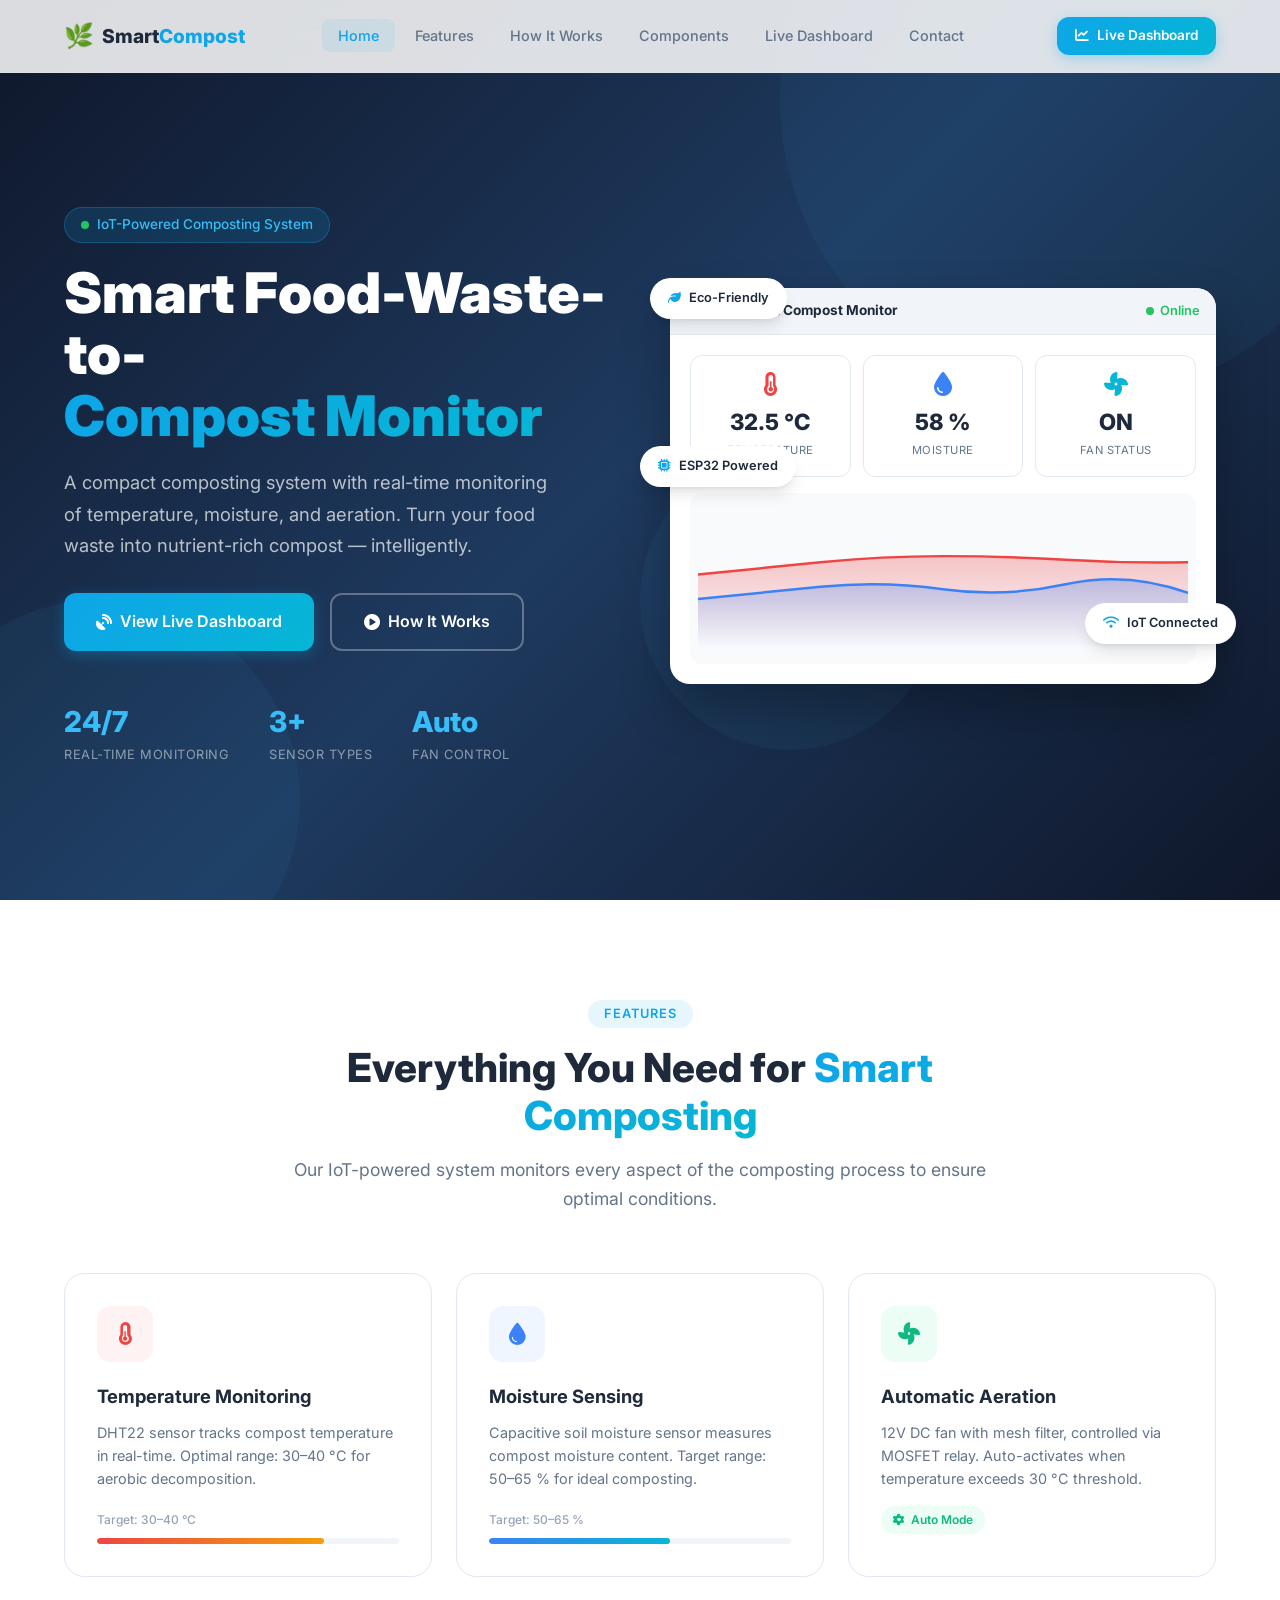
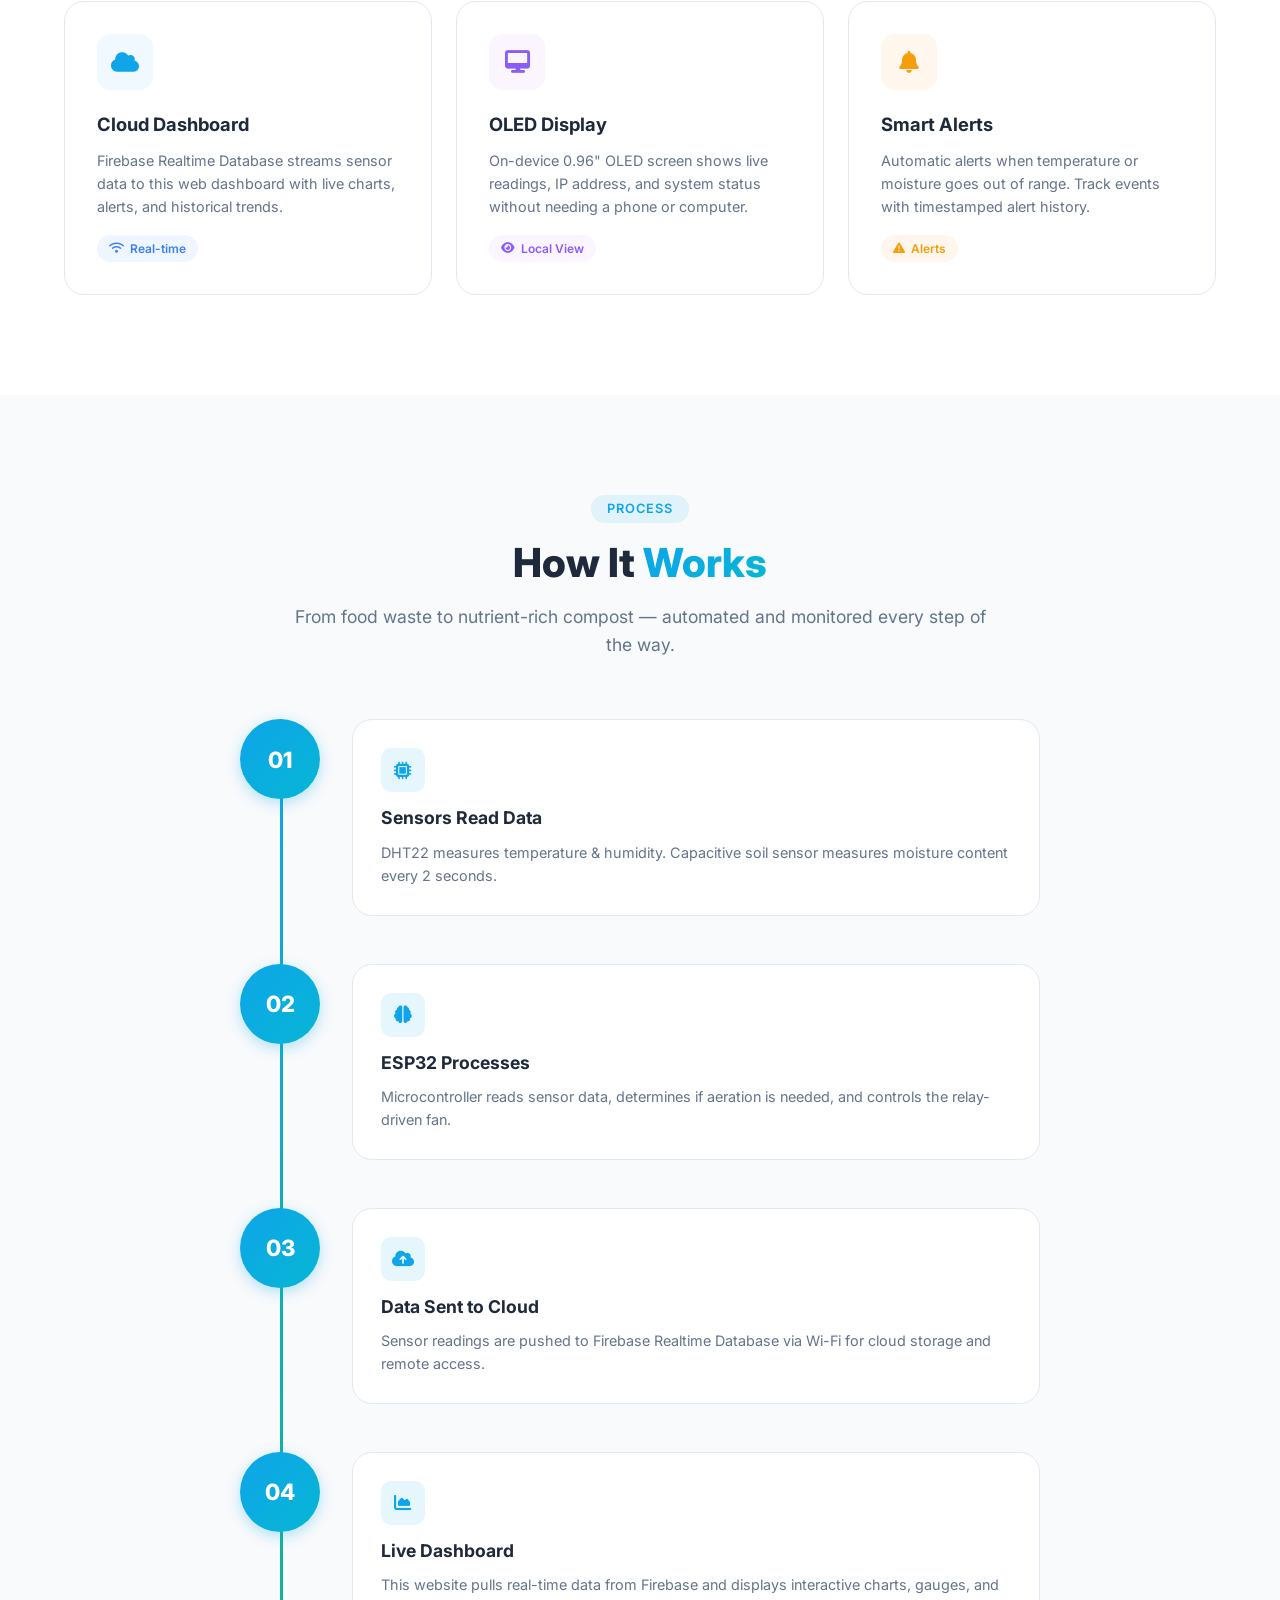
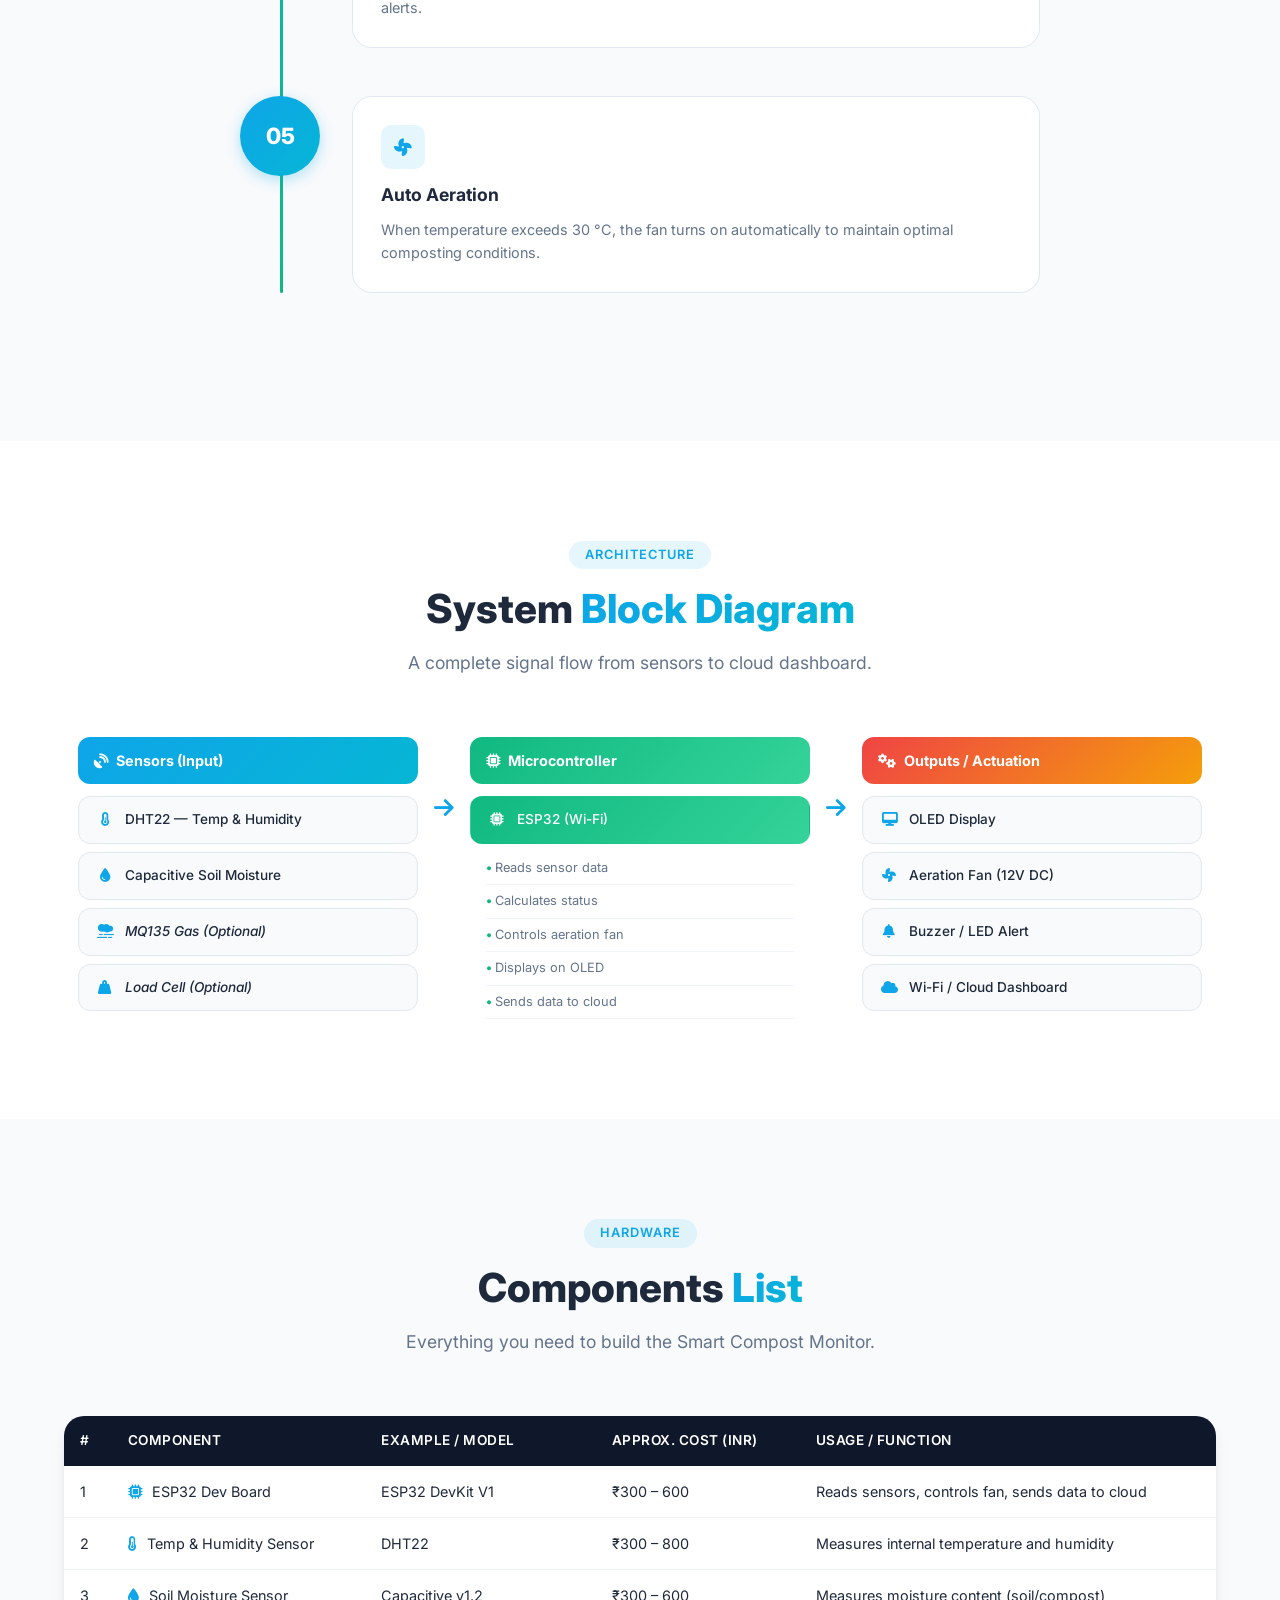
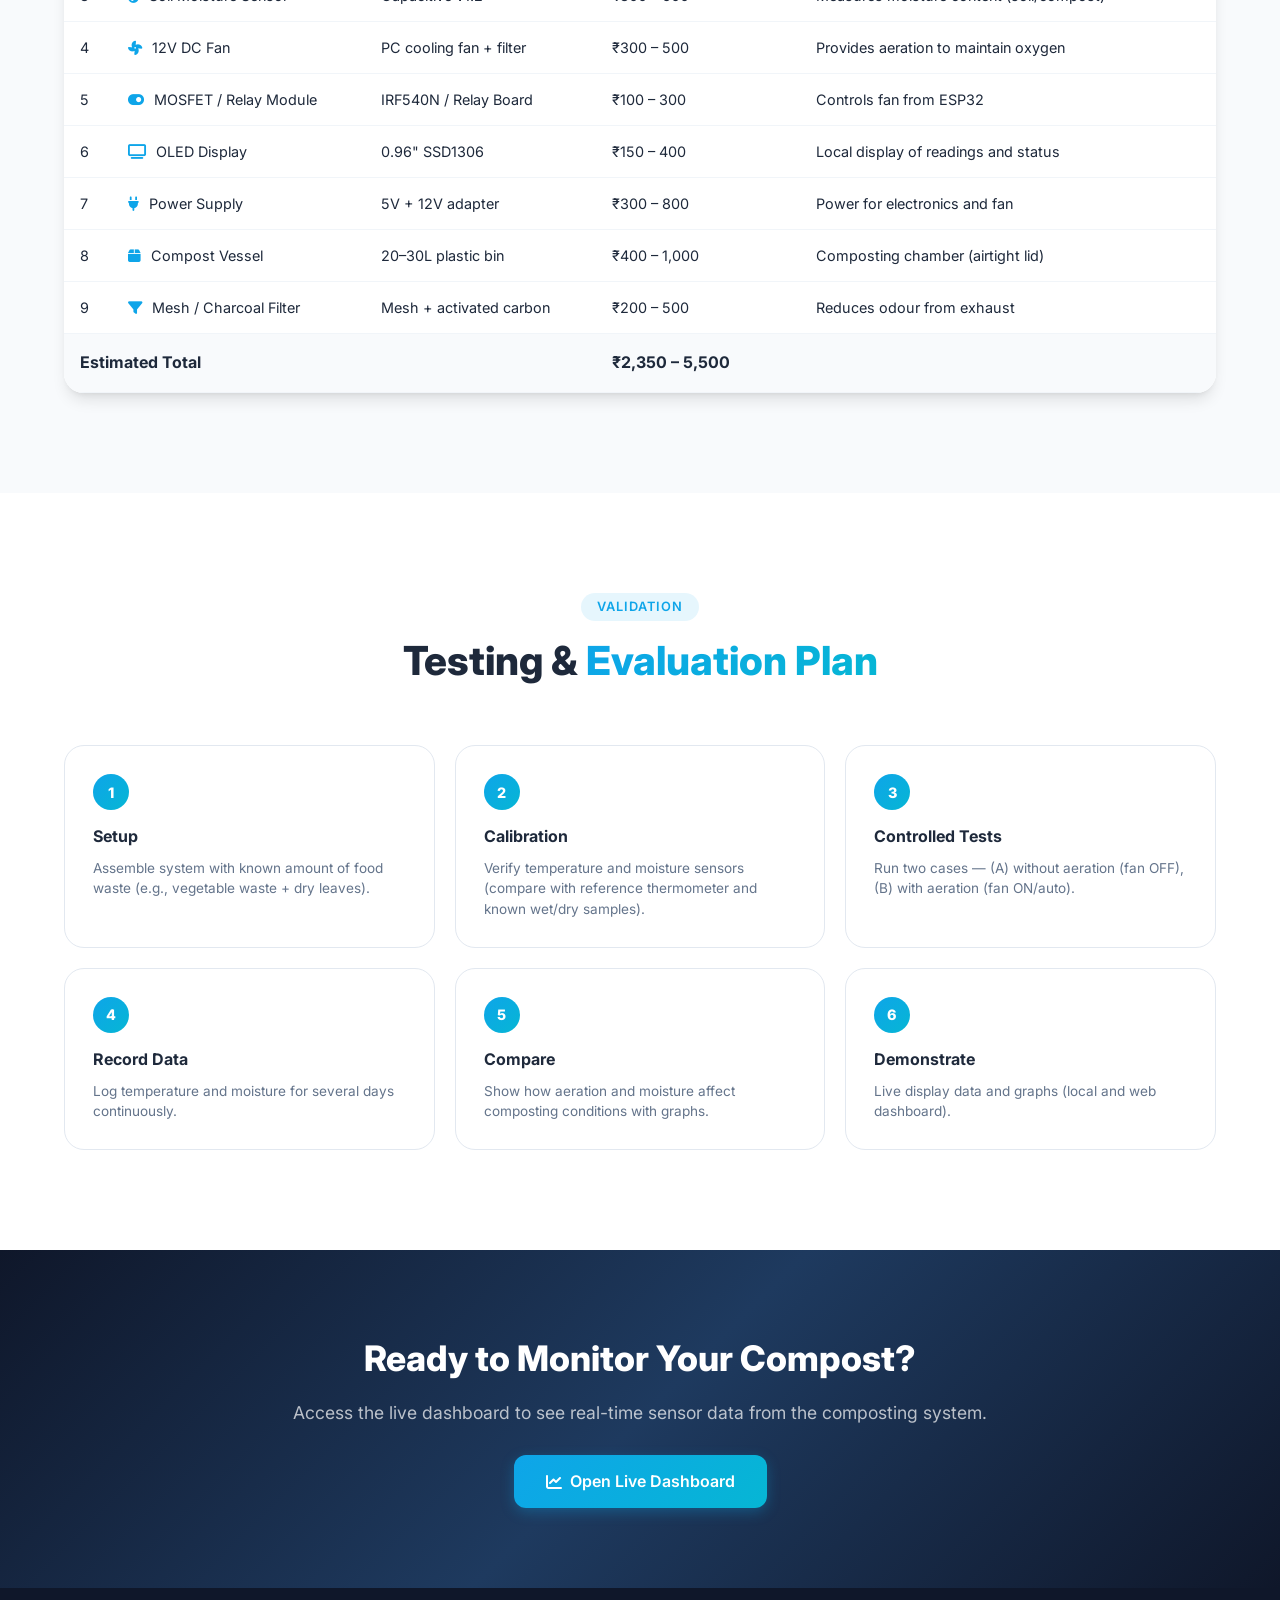
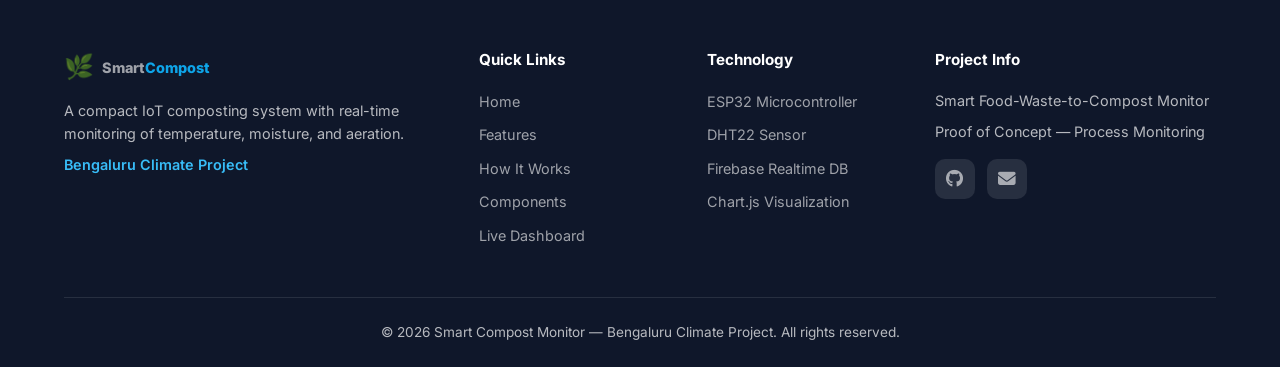
==== index.html @ 55be4ada "Initial commit: Smart Compost Monitor website with Firebase dashboard" ====
<!DOCTYPE html>
<html lang="en">
<head>
  <meta charset="UTF-8">
  <meta name="viewport" content="width=device-width, initial-scale=1.0">
  <title>Smart Compost Monitor — Real-Time Food Waste Composting</title>
  <meta name="description" content="Smart Food-Waste-to-Compost Monitor — IoT-powered composting with real-time temperature, moisture, and aeration monitoring.">
  <link rel="icon" href="data:image/svg+xml,<svg xmlns='http://www.w3.org/2000/svg' viewBox='0 0 100 100'><text y='.9em' font-size='90'>🌿</text></svg>">
  <link rel="stylesheet" href="css/style.css">
  <link rel="preconnect" href="https://fonts.googleapis.com">
  <link href="https://fonts.googleapis.com/css2?family=Inter:wght@300;400;500;600;700;800;900&family=JetBrains+Mono:wght@400;500&display=swap" rel="stylesheet">
  <!-- Font Awesome for icons -->
  <link rel="stylesheet" href="https://cdnjs.cloudflare.com/ajax/libs/font-awesome/6.5.1/css/all.min.css">
</head>
<body>
  <!-- ============ NAVIGATION ============ -->
  <nav class="navbar" id="navbar">
    <div class="nav-container">
      <a href="index.html" class="nav-logo">
        <span class="logo-icon">🌿</span>
        <span class="logo-text">Smart<span class="logo-highlight">Compost</span></span>
      </a>
      <ul class="nav-links" id="navLinks">
        <li><a href="#home" class="nav-link active">Home</a></li>
        <li><a href="#features" class="nav-link">Features</a></li>
        <li><a href="#how-it-works" class="nav-link">How It Works</a></li>
        <li><a href="#components" class="nav-link">Components</a></li>
        <li><a href="dashboard.html" class="nav-link">Live Dashboard</a></li>
        <li><a href="#contact" class="nav-link">Contact</a></li>
      </ul>
      <div class="nav-actions">
        <a href="dashboard.html" class="btn btn-primary btn-sm">
          <i class="fas fa-chart-line"></i> Live Dashboard
        </a>
        <button class="nav-toggle" id="navToggle" aria-label="Toggle menu">
          <span></span><span></span><span></span>
        </button>
      </div>
    </div>
  </nav>

  <!-- ============ HERO ============ -->
  <section class="hero" id="home">
    <div class="hero-bg-shapes">
      <div class="shape shape-1"></div>
      <div class="shape shape-2"></div>
      <div class="shape shape-3"></div>
    </div>
    <div class="container">
      <div class="hero-content">
        <div class="hero-badge">
          <span class="badge-dot"></span>
          IoT-Powered Composting System
        </div>
        <h1 class="hero-title">
          Smart Food-Waste-to-<br>
          <span class="gradient-text">Compost Monitor</span>
        </h1>
        <p class="hero-subtitle">
          A compact composting system with real-time monitoring of temperature, moisture, and aeration. Turn your food waste into nutrient-rich compost — intelligently.
        </p>
        <div class="hero-actions">
          <a href="dashboard.html" class="btn btn-primary btn-lg">
            <i class="fas fa-satellite-dish"></i> View Live Dashboard
          </a>
          <a href="#how-it-works" class="btn btn-outline btn-lg">
            <i class="fas fa-play-circle"></i> How It Works
          </a>
        </div>
        <div class="hero-stats">
          <div class="hero-stat">
            <span class="stat-value">24/7</span>
            <span class="stat-label">Real-time Monitoring</span>
          </div>
          <div class="hero-stat">
            <span class="stat-value">3+</span>
            <span class="stat-label">Sensor Types</span>
          </div>
          <div class="hero-stat">
            <span class="stat-value">Auto</span>
            <span class="stat-label">Fan Control</span>
          </div>
        </div>
      </div>
      <div class="hero-visual">
        <div class="dashboard-preview">
          <div class="preview-header">
            <div class="preview-dots">
              <span></span><span></span><span></span>
            </div>
            <span class="preview-title">Smart Compost Monitor</span>
            <span class="preview-status"><span class="online-dot"></span> Online</span>
          </div>
          <div class="preview-body">
            <div class="preview-cards">
              <div class="preview-card temp">
                <i class="fas fa-thermometer-half"></i>
                <div class="preview-card-value" id="heroTemp">32.5 °C</div>
                <div class="preview-card-label">Temperature</div>
              </div>
              <div class="preview-card moisture">
                <i class="fas fa-tint"></i>
                <div class="preview-card-value" id="heroMoisture">58 %</div>
                <div class="preview-card-label">Moisture</div>
              </div>
              <div class="preview-card fan">
                <i class="fas fa-fan fa-spin"></i>
                <div class="preview-card-value" id="heroFan">ON</div>
                <div class="preview-card-label">Fan Status</div>
              </div>
            </div>
            <div class="preview-chart">
              <svg viewBox="0 0 400 120" class="chart-svg">
                <defs>
                  <linearGradient id="tempGrad" x1="0" y1="0" x2="0" y2="1">
                    <stop offset="0%" stop-color="#ef4444" stop-opacity="0.3"/>
                    <stop offset="100%" stop-color="#ef4444" stop-opacity="0"/>
                  </linearGradient>
                  <linearGradient id="moistGrad" x1="0" y1="0" x2="0" y2="1">
                    <stop offset="0%" stop-color="#3b82f6" stop-opacity="0.3"/>
                    <stop offset="100%" stop-color="#3b82f6" stop-opacity="0"/>
                  </linearGradient>
                </defs>
                <!-- Temperature area -->
                <path d="M0,60 Q50,55 100,50 T200,45 T300,48 T400,50 L400,120 L0,120 Z" fill="url(#tempGrad)"/>
                <path d="M0,60 Q50,55 100,50 T200,45 T300,48 T400,50" stroke="#ef4444" stroke-width="2" fill="none"/>
                <!-- Moisture area -->
                <path d="M0,80 Q50,75 100,70 T200,72 T300,68 T400,75 L400,120 L0,120 Z" fill="url(#moistGrad)"/>
                <path d="M0,80 Q50,75 100,70 T200,72 T300,68 T400,75" stroke="#3b82f6" stroke-width="2" fill="none"/>
              </svg>
            </div>
          </div>
        </div>
        <div class="floating-card float-1">
          <i class="fas fa-leaf"></i> Eco-Friendly
        </div>
        <div class="floating-card float-2">
          <i class="fas fa-wifi"></i> IoT Connected
        </div>
        <div class="floating-card float-3">
          <i class="fas fa-microchip"></i> ESP32 Powered
        </div>
      </div>
    </div>
  </section>

  <!-- ============ FEATURES ============ -->
  <section class="features" id="features">
    <div class="container">
      <div class="section-header">
        <span class="section-badge">Features</span>
        <h2 class="section-title">Everything You Need for <span class="gradient-text">Smart Composting</span></h2>
        <p class="section-subtitle">Our IoT-powered system monitors every aspect of the composting process to ensure optimal conditions.</p>
      </div>
      <div class="features-grid">
        <div class="feature-card">
          <div class="feature-icon temp-icon">
            <i class="fas fa-thermometer-half"></i>
          </div>
          <h3>Temperature Monitoring</h3>
          <p>DHT22 sensor tracks compost temperature in real-time. Optimal range: 30–40 °C for aerobic decomposition.</p>
          <div class="feature-range">
            <span>Target: 30–40 °C</span>
            <div class="range-bar"><div class="range-fill temp-fill" style="width:75%"></div></div>
          </div>
        </div>
        <div class="feature-card">
          <div class="feature-icon moisture-icon">
            <i class="fas fa-tint"></i>
          </div>
          <h3>Moisture Sensing</h3>
          <p>Capacitive soil moisture sensor measures compost moisture content. Target range: 50–65 % for ideal composting.</p>
          <div class="feature-range">
            <span>Target: 50–65 %</span>
            <div class="range-bar"><div class="range-fill moisture-fill" style="width:60%"></div></div>
          </div>
        </div>
        <div class="feature-card">
          <div class="feature-icon fan-icon">
            <i class="fas fa-fan"></i>
          </div>
          <h3>Automatic Aeration</h3>
          <p>12V DC fan with mesh filter, controlled via MOSFET relay. Auto-activates when temperature exceeds 30 °C threshold.</p>
          <div class="feature-tag">
            <span class="tag tag-green"><i class="fas fa-cog"></i> Auto Mode</span>
          </div>
        </div>
        <div class="feature-card">
          <div class="feature-icon cloud-icon">
            <i class="fas fa-cloud"></i>
          </div>
          <h3>Cloud Dashboard</h3>
          <p>Firebase Realtime Database streams sensor data to this web dashboard with live charts, alerts, and historical trends.</p>
          <div class="feature-tag">
            <span class="tag tag-blue"><i class="fas fa-wifi"></i> Real-time</span>
          </div>
        </div>
        <div class="feature-card">
          <div class="feature-icon display-icon">
            <i class="fas fa-desktop"></i>
          </div>
          <h3>OLED Display</h3>
          <p>On-device 0.96" OLED screen shows live readings, IP address, and system status without needing a phone or computer.</p>
          <div class="feature-tag">
            <span class="tag tag-purple"><i class="fas fa-eye"></i> Local View</span>
          </div>
        </div>
        <div class="feature-card">
          <div class="feature-icon alert-icon">
            <i class="fas fa-bell"></i>
          </div>
          <h3>Smart Alerts</h3>
          <p>Automatic alerts when temperature or moisture goes out of range. Track events with timestamped alert history.</p>
          <div class="feature-tag">
            <span class="tag tag-orange"><i class="fas fa-exclamation-triangle"></i> Alerts</span>
          </div>
        </div>
      </div>
    </div>
  </section>

  <!-- ============ HOW IT WORKS ============ -->
  <section class="how-it-works" id="how-it-works">
    <div class="container">
      <div class="section-header">
        <span class="section-badge">Process</span>
        <h2 class="section-title">How It <span class="gradient-text">Works</span></h2>
        <p class="section-subtitle">From food waste to nutrient-rich compost — automated and monitored every step of the way.</p>
      </div>
      <div class="steps-timeline">
        <div class="step">
          <div class="step-number">01</div>
          <div class="step-content">
            <div class="step-icon"><i class="fas fa-microchip"></i></div>
            <h3>Sensors Read Data</h3>
            <p>DHT22 measures temperature & humidity. Capacitive soil sensor measures moisture content every 2 seconds.</p>
          </div>
        </div>
        <div class="step">
          <div class="step-number">02</div>
          <div class="step-content">
            <div class="step-icon"><i class="fas fa-brain"></i></div>
            <h3>ESP32 Processes</h3>
            <p>Microcontroller reads sensor data, determines if aeration is needed, and controls the relay-driven fan.</p>
          </div>
        </div>
        <div class="step">
          <div class="step-number">03</div>
          <div class="step-content">
            <div class="step-icon"><i class="fas fa-cloud-upload-alt"></i></div>
            <h3>Data Sent to Cloud</h3>
            <p>Sensor readings are pushed to Firebase Realtime Database via Wi-Fi for cloud storage and remote access.</p>
          </div>
        </div>
        <div class="step">
          <div class="step-number">04</div>
          <div class="step-content">
            <div class="step-icon"><i class="fas fa-chart-area"></i></div>
            <h3>Live Dashboard</h3>
            <p>This website pulls real-time data from Firebase and displays interactive charts, gauges, and alerts.</p>
          </div>
        </div>
        <div class="step">
          <div class="step-number">05</div>
          <div class="step-content">
            <div class="step-icon"><i class="fas fa-fan"></i></div>
            <h3>Auto Aeration</h3>
            <p>When temperature exceeds 30 °C, the fan turns on automatically to maintain optimal composting conditions.</p>
          </div>
        </div>
      </div>
    </div>
  </section>

  <!-- ============ SYSTEM ARCHITECTURE ============ -->
  <section class="architecture" id="architecture">
    <div class="container">
      <div class="section-header">
        <span class="section-badge">Architecture</span>
        <h2 class="section-title">System <span class="gradient-text">Block Diagram</span></h2>
        <p class="section-subtitle">A complete signal flow from sensors to cloud dashboard.</p>
      </div>
      <div class="arch-diagram">
        <div class="arch-column sensors">
          <h4 class="arch-col-title"><i class="fas fa-satellite-dish"></i> Sensors (Input)</h4>
          <div class="arch-card">
            <i class="fas fa-thermometer-half"></i>
            <span>DHT22 — Temp & Humidity</span>
          </div>
          <div class="arch-card">
            <i class="fas fa-tint"></i>
            <span>Capacitive Soil Moisture</span>
          </div>
          <div class="arch-card optional">
            <i class="fas fa-smog"></i>
            <span>MQ135 Gas (Optional)</span>
          </div>
          <div class="arch-card optional">
            <i class="fas fa-weight-hanging"></i>
            <span>Load Cell (Optional)</span>
          </div>
        </div>
        <div class="arch-arrow"><i class="fas fa-arrow-right"></i></div>
        <div class="arch-column processor">
          <h4 class="arch-col-title"><i class="fas fa-microchip"></i> Microcontroller</h4>
          <div class="arch-card main">
            <i class="fas fa-microchip"></i>
            <span>ESP32 (Wi-Fi)</span>
          </div>
          <ul class="arch-list">
            <li>Reads sensor data</li>
            <li>Calculates status</li>
            <li>Controls aeration fan</li>
            <li>Displays on OLED</li>
            <li>Sends data to cloud</li>
          </ul>
        </div>
        <div class="arch-arrow"><i class="fas fa-arrow-right"></i></div>
        <div class="arch-column outputs">
          <h4 class="arch-col-title"><i class="fas fa-cogs"></i> Outputs / Actuation</h4>
          <div class="arch-card">
            <i class="fas fa-desktop"></i>
            <span>OLED Display</span>
          </div>
          <div class="arch-card">
            <i class="fas fa-fan"></i>
            <span>Aeration Fan (12V DC)</span>
          </div>
          <div class="arch-card">
            <i class="fas fa-bell"></i>
            <span>Buzzer / LED Alert</span>
          </div>
          <div class="arch-card">
            <i class="fas fa-cloud"></i>
            <span>Wi-Fi / Cloud Dashboard</span>
          </div>
        </div>
      </div>
    </div>
  </section>

  <!-- ============ COMPONENTS ============ -->
  <section class="components" id="components">
    <div class="container">
      <div class="section-header">
        <span class="section-badge">Hardware</span>
        <h2 class="section-title">Components <span class="gradient-text">List</span></h2>
        <p class="section-subtitle">Everything you need to build the Smart Compost Monitor.</p>
      </div>
      <div class="components-table-wrapper">
        <table class="components-table">
          <thead>
            <tr>
              <th>#</th>
              <th>Component</th>
              <th>Example / Model</th>
              <th>Approx. Cost (INR)</th>
              <th>Usage / Function</th>
            </tr>
          </thead>
          <tbody>
            <tr>
              <td>1</td>
              <td><i class="fas fa-microchip"></i> ESP32 Dev Board</td>
              <td>ESP32 DevKit V1</td>
              <td>₹300 – 600</td>
              <td>Reads sensors, controls fan, sends data to cloud</td>
            </tr>
            <tr>
              <td>2</td>
              <td><i class="fas fa-thermometer-half"></i> Temp & Humidity Sensor</td>
              <td>DHT22</td>
              <td>₹300 – 800</td>
              <td>Measures internal temperature and humidity</td>
            </tr>
            <tr>
              <td>3</td>
              <td><i class="fas fa-tint"></i> Soil Moisture Sensor</td>
              <td>Capacitive v1.2</td>
              <td>₹300 – 600</td>
              <td>Measures moisture content (soil/compost)</td>
            </tr>
            <tr>
              <td>4</td>
              <td><i class="fas fa-fan"></i> 12V DC Fan</td>
              <td>PC cooling fan + filter</td>
              <td>₹300 – 500</td>
              <td>Provides aeration to maintain oxygen</td>
            </tr>
            <tr>
              <td>5</td>
              <td><i class="fas fa-toggle-on"></i> MOSFET / Relay Module</td>
              <td>IRF540N / Relay Board</td>
              <td>₹100 – 300</td>
              <td>Controls fan from ESP32</td>
            </tr>
            <tr>
              <td>6</td>
              <td><i class="fas fa-tv"></i> OLED Display</td>
              <td>0.96" SSD1306</td>
              <td>₹150 – 400</td>
              <td>Local display of readings and status</td>
            </tr>
            <tr>
              <td>7</td>
              <td><i class="fas fa-plug"></i> Power Supply</td>
              <td>5V + 12V adapter</td>
              <td>₹300 – 800</td>
              <td>Power for electronics and fan</td>
            </tr>
            <tr>
              <td>8</td>
              <td><i class="fas fa-box"></i> Compost Vessel</td>
              <td>20–30L plastic bin</td>
              <td>₹400 – 1,000</td>
              <td>Composting chamber (airtight lid)</td>
            </tr>
            <tr>
              <td>9</td>
              <td><i class="fas fa-filter"></i> Mesh / Charcoal Filter</td>
              <td>Mesh + activated carbon</td>
              <td>₹200 – 500</td>
              <td>Reduces odour from exhaust</td>
            </tr>
          </tbody>
          <tfoot>
            <tr>
              <td colspan="3"><strong>Estimated Total</strong></td>
              <td colspan="2"><strong>₹2,350 – 5,500</strong></td>
            </tr>
          </tfoot>
        </table>
      </div>
    </div>
  </section>

  <!-- ============ TESTING PLAN ============ -->
  <section class="testing" id="testing">
    <div class="container">
      <div class="section-header">
        <span class="section-badge">Validation</span>
        <h2 class="section-title">Testing & <span class="gradient-text">Evaluation Plan</span></h2>
      </div>
      <div class="testing-grid">
        <div class="test-card">
          <div class="test-num">1</div>
          <h4>Setup</h4>
          <p>Assemble system with known amount of food waste (e.g., vegetable waste + dry leaves).</p>
        </div>
        <div class="test-card">
          <div class="test-num">2</div>
          <h4>Calibration</h4>
          <p>Verify temperature and moisture sensors (compare with reference thermometer and known wet/dry samples).</p>
        </div>
        <div class="test-card">
          <div class="test-num">3</div>
          <h4>Controlled Tests</h4>
          <p>Run two cases — (A) without aeration (fan OFF), (B) with aeration (fan ON/auto).</p>
        </div>
        <div class="test-card">
          <div class="test-num">4</div>
          <h4>Record Data</h4>
          <p>Log temperature and moisture for several days continuously.</p>
        </div>
        <div class="test-card">
          <div class="test-num">5</div>
          <h4>Compare</h4>
          <p>Show how aeration and moisture affect composting conditions with graphs.</p>
        </div>
        <div class="test-card">
          <div class="test-num">6</div>
          <h4>Demonstrate</h4>
          <p>Live display data and graphs (local and web dashboard).</p>
        </div>
      </div>
    </div>
  </section>

  <!-- ============ CTA ============ -->
  <section class="cta-section">
    <div class="container">
      <div class="cta-content">
        <h2>Ready to Monitor Your Compost?</h2>
        <p>Access the live dashboard to see real-time sensor data from the composting system.</p>
        <a href="dashboard.html" class="btn btn-primary btn-lg">
          <i class="fas fa-chart-line"></i> Open Live Dashboard
        </a>
      </div>
    </div>
  </section>

  <!-- ============ FOOTER ============ -->
  <footer class="footer" id="contact">
    <div class="container">
      <div class="footer-grid">
        <div class="footer-col">
          <a href="index.html" class="footer-logo">
            <span class="logo-icon">🌿</span>
            <span class="logo-text">Smart<span class="logo-highlight">Compost</span></span>
          </a>
          <p>A compact IoT composting system with real-time monitoring of temperature, moisture, and aeration.</p>
          <p class="footer-project">Bengaluru Climate Project</p>
        </div>
        <div class="footer-col">
          <h4>Quick Links</h4>
          <ul>
            <li><a href="#home">Home</a></li>
            <li><a href="#features">Features</a></li>
            <li><a href="#how-it-works">How It Works</a></li>
            <li><a href="#components">Components</a></li>
            <li><a href="dashboard.html">Live Dashboard</a></li>
          </ul>
        </div>
        <div class="footer-col">
          <h4>Technology</h4>
          <ul>
            <li><a href="#">ESP32 Microcontroller</a></li>
            <li><a href="#">DHT22 Sensor</a></li>
            <li><a href="#">Firebase Realtime DB</a></li>
            <li><a href="#">Chart.js Visualization</a></li>
          </ul>
        </div>
        <div class="footer-col">
          <h4>Project Info</h4>
          <p>Smart Food-Waste-to-Compost Monitor</p>
          <p>Proof of Concept — Process Monitoring</p>
          <div class="footer-socials">
            <a href="#" aria-label="GitHub"><i class="fab fa-github"></i></a>
            <a href="#" aria-label="Email"><i class="fas fa-envelope"></i></a>
          </div>
        </div>
      </div>
      <div class="footer-bottom">
        <p>&copy; 2026 Smart Compost Monitor — Bengaluru Climate Project. All rights reserved.</p>
      </div>
    </div>
  </footer>

  <script src="js/main.js"></script>
</body>
</html>
---- css/style.css ----
/* ============================================
   SMART COMPOST MONITOR — MAIN STYLESHEET
   ============================================ */

/* === RESET & BASE === */
*, *::before, *::after {
  margin: 0; padding: 0; box-sizing: border-box;
}

:root {
  /* Colors */
  --primary: #0ea5e9;
  --primary-dark: #0284c7;
  --primary-light: #38bdf8;
  --secondary: #10b981;
  --accent: #f59e0b;
  --danger: #ef4444;
  --success: #22c55e;
  --warning: #f59e0b;

  /* Neutrals */
  --bg: #f8fafc;
  --bg-dark: #0f172a;
  --card-bg: #ffffff;
  --card-border: #e2e8f0;
  --text: #1e293b;
  --text-muted: #64748b;
  --text-light: #94a3b8;

  /* Gradients */
  --gradient-primary: linear-gradient(135deg, #0ea5e9, #06b6d4);
  --gradient-warm: linear-gradient(135deg, #ef4444, #f59e0b);
  --gradient-cool: linear-gradient(135deg, #3b82f6, #06b6d4);
  --gradient-green: linear-gradient(135deg, #10b981, #34d399);
  --gradient-hero: linear-gradient(135deg, #0f172a 0%, #1e3a5f 50%, #0f172a 100%);

  /* Typography */
  --font: 'Inter', -apple-system, BlinkMacSystemFont, sans-serif;
  --font-mono: 'JetBrains Mono', monospace;

  /* Spacing */
  --radius: 12px;
  --radius-lg: 20px;
  --radius-xl: 28px;
  --shadow: 0 1px 3px rgba(0,0,0,0.1), 0 1px 2px rgba(0,0,0,0.06);
  --shadow-md: 0 4px 6px -1px rgba(0,0,0,0.1), 0 2px 4px -2px rgba(0,0,0,0.1);
  --shadow-lg: 0 10px 15px -3px rgba(0,0,0,0.1), 0 4px 6px -4px rgba(0,0,0,0.1);
  --shadow-xl: 0 20px 25px -5px rgba(0,0,0,0.1), 0 8px 10px -6px rgba(0,0,0,0.1);
}

html {
  scroll-behavior: smooth;
  font-size: 16px;
}

body {
  font-family: var(--font);
  color: var(--text);
  background: var(--bg);
  line-height: 1.6;
  overflow-x: hidden;
}

.container {
  max-width: 1200px;
  margin: 0 auto;
  padding: 0 24px;
}

a { text-decoration: none; color: inherit; }
img { max-width: 100%; height: auto; }

/* === BUTTONS === */
.btn {
  display: inline-flex;
  align-items: center;
  gap: 8px;
  font-family: var(--font);
  font-weight: 600;
  border: none;
  border-radius: var(--radius);
  cursor: pointer;
  transition: all 0.3s ease;
  text-decoration: none;
}

.btn-sm { padding: 8px 18px; font-size: 0.85rem; }
.btn-md { padding: 12px 24px; font-size: 0.95rem; }
.btn-lg { padding: 14px 32px; font-size: 1rem; }

.btn-primary {
  background: var(--gradient-primary);
  color: white;
  box-shadow: 0 4px 14px rgba(14, 165, 233, 0.3);
}
.btn-primary:hover {
  transform: translateY(-2px);
  box-shadow: 0 6px 20px rgba(14, 165, 233, 0.4);
}

.btn-outline {
  background: transparent;
  color: var(--primary);
  border: 2px solid var(--primary);
}
.btn-outline:hover {
  background: var(--primary);
  color: white;
}

/* === NAVIGATION === */
.navbar {
  position: fixed;
  top: 0; left: 0; right: 0;
  z-index: 1000;
  background: rgba(255,255,255,0.85);
  backdrop-filter: blur(20px);
  border-bottom: 1px solid rgba(226,232,240,0.5);
  transition: all 0.3s ease;
}
.navbar.scrolled {
  box-shadow: var(--shadow-md);
}

.nav-container {
  max-width: 1200px;
  margin: 0 auto;
  padding: 0 24px;
  display: flex;
  align-items: center;
  justify-content: space-between;
  height: 72px;
}

.nav-logo {
  display: flex;
  align-items: center;
  gap: 8px;
  font-weight: 800;
  font-size: 1.2rem;
}
.logo-icon { font-size: 1.5rem; }
.logo-highlight { color: var(--primary); }

.nav-links {
  display: flex;
  list-style: none;
  gap: 4px;
}
.nav-link {
  padding: 8px 16px;
  border-radius: 8px;
  font-size: 0.9rem;
  font-weight: 500;
  color: var(--text-muted);
  transition: all 0.2s;
}
.nav-link:hover,
.nav-link.active {
  color: var(--primary);
  background: rgba(14, 165, 233, 0.08);
}

.nav-actions {
  display: flex;
  align-items: center;
  gap: 12px;
}

.nav-toggle {
  display: none;
  flex-direction: column;
  gap: 5px;
  background: none;
  border: none;
  cursor: pointer;
  padding: 4px;
}
.nav-toggle span {
  width: 24px;
  height: 2px;
  background: var(--text);
  border-radius: 2px;
  transition: all 0.3s;
}

/* === HERO === */
.hero {
  position: relative;
  min-height: 100vh;
  display: flex;
  align-items: center;
  background: var(--gradient-hero);
  color: white;
  overflow: hidden;
  padding-top: 72px;
}

.hero-bg-shapes {
  position: absolute;
  inset: 0;
  overflow: hidden;
}
.shape {
  position: absolute;
  border-radius: 50%;
  opacity: 0.05;
  background: var(--primary-light);
}
.shape-1 { width: 600px; height: 600px; top: -200px; right: -100px; }
.shape-2 { width: 400px; height: 400px; bottom: -100px; left: -100px; }
.shape-3 { width: 300px; height: 300px; top: 50%; left: 50%; }

.hero .container {
  display: grid;
  grid-template-columns: 1fr 1fr;
  gap: 60px;
  align-items: center;
  position: relative;
  z-index: 1;
}

.hero-badge {
  display: inline-flex;
  align-items: center;
  gap: 8px;
  background: rgba(14, 165, 233, 0.15);
  border: 1px solid rgba(14, 165, 233, 0.3);
  padding: 6px 16px;
  border-radius: 50px;
  font-size: 0.85rem;
  font-weight: 500;
  color: var(--primary-light);
  margin-bottom: 20px;
}
.badge-dot {
  width: 8px; height: 8px;
  background: var(--success);
  border-radius: 50%;
  animation: pulse-dot 2s infinite;
}
@keyframes pulse-dot {
  0%, 100% { opacity: 1; }
  50% { opacity: 0.4; }
}

.hero-title {
  font-size: 3.5rem;
  font-weight: 900;
  line-height: 1.1;
  margin-bottom: 20px;
}

.gradient-text {
  background: var(--gradient-primary);
  -webkit-background-clip: text;
  -webkit-text-fill-color: transparent;
  background-clip: text;
}

.hero-subtitle {
  font-size: 1.15rem;
  color: rgba(255,255,255,0.7);
  max-width: 500px;
  margin-bottom: 32px;
  line-height: 1.7;
}

.hero-actions {
  display: flex;
  gap: 16px;
  margin-bottom: 48px;
  flex-wrap: wrap;
}

.hero .btn-outline {
  color: white;
  border-color: rgba(255,255,255,0.3);
}
.hero .btn-outline:hover {
  background: rgba(255,255,255,0.1);
  border-color: white;
  color: white;
}

.hero-stats {
  display: flex;
  gap: 40px;
}
.hero-stat {
  display: flex;
  flex-direction: column;
}
.stat-value {
  font-size: 1.8rem;
  font-weight: 800;
  color: var(--primary-light);
}
.stat-label {
  font-size: 0.8rem;
  color: rgba(255,255,255,0.5);
  text-transform: uppercase;
  letter-spacing: 0.5px;
}

/* Dashboard Preview */
.hero-visual {
  position: relative;
}

.dashboard-preview {
  background: var(--card-bg);
  border-radius: var(--radius-lg);
  overflow: hidden;
  box-shadow: 0 25px 50px rgba(0,0,0,0.3);
  color: var(--text);
}

.preview-header {
  background: #f1f5f9;
  padding: 12px 16px;
  display: flex;
  align-items: center;
  gap: 12px;
  border-bottom: 1px solid var(--card-border);
}
.preview-dots {
  display: flex; gap: 6px;
}
.preview-dots span {
  width: 10px; height: 10px;
  border-radius: 50%;
}
.preview-dots span:nth-child(1) { background: #ef4444; }
.preview-dots span:nth-child(2) { background: #f59e0b; }
.preview-dots span:nth-child(3) { background: #22c55e; }
.preview-title {
  font-weight: 700;
  font-size: 0.85rem;
  flex: 1;
}
.preview-status {
  display: flex;
  align-items: center;
  gap: 6px;
  font-size: 0.8rem;
  color: var(--success);
  font-weight: 600;
}
.online-dot {
  width: 8px; height: 8px;
  border-radius: 50%;
  background: var(--success);
  animation: pulse-dot 2s infinite;
}

.preview-body { padding: 20px; }

.preview-cards {
  display: grid;
  grid-template-columns: repeat(3, 1fr);
  gap: 12px;
  margin-bottom: 16px;
}
.preview-card {
  text-align: center;
  padding: 16px 8px;
  border-radius: var(--radius);
  border: 1px solid var(--card-border);
}
.preview-card i { font-size: 1.5rem; margin-bottom: 8px; }
.preview-card.temp i { color: #ef4444; }
.preview-card.moisture i { color: #3b82f6; }
.preview-card.fan i { color: #06b6d4; }
.preview-card-value {
  font-size: 1.4rem;
  font-weight: 800;
  margin-bottom: 2px;
}
.preview-card-label {
  font-size: 0.7rem;
  color: var(--text-muted);
  text-transform: uppercase;
  letter-spacing: 0.5px;
}

.preview-chart {
  background: #f8fafc;
  border-radius: var(--radius);
  padding: 8px;
}
.chart-svg { width: 100%; height: auto; }

/* Floating cards */
.floating-card {
  position: absolute;
  background: white;
  color: var(--text);
  padding: 10px 18px;
  border-radius: 50px;
  font-size: 0.8rem;
  font-weight: 600;
  box-shadow: var(--shadow-lg);
  display: flex;
  align-items: center;
  gap: 8px;
  animation: float 6s ease-in-out infinite;
}
.floating-card i { color: var(--primary); }
.float-1 { top: -10px; left: -20px; animation-delay: 0s; }
.float-2 { bottom: 40px; right: -20px; animation-delay: 2s; }
.float-3 { top: 40%; left: -30px; animation-delay: 4s; }

@keyframes float {
  0%, 100% { transform: translateY(0); }
  50% { transform: translateY(-12px); }
}

/* === SECTIONS COMMON === */
.section-header {
  text-align: center;
  max-width: 700px;
  margin: 0 auto 60px;
}
.section-badge {
  display: inline-block;
  padding: 4px 16px;
  border-radius: 50px;
  font-size: 0.8rem;
  font-weight: 600;
  text-transform: uppercase;
  letter-spacing: 1px;
  color: var(--primary);
  background: rgba(14, 165, 233, 0.1);
  margin-bottom: 16px;
}
.section-title {
  font-size: 2.5rem;
  font-weight: 800;
  margin-bottom: 16px;
  line-height: 1.2;
}
.section-subtitle {
  font-size: 1.1rem;
  color: var(--text-muted);
}

/* === FEATURES === */
.features {
  padding: 100px 0;
  background: white;
}

.features-grid {
  display: grid;
  grid-template-columns: repeat(3, 1fr);
  gap: 24px;
}

.feature-card {
  padding: 32px;
  border-radius: var(--radius-lg);
  border: 1px solid var(--card-border);
  transition: all 0.3s;
  background: var(--card-bg);
}
.feature-card:hover {
  transform: translateY(-4px);
  box-shadow: var(--shadow-xl);
  border-color: var(--primary);
}

.feature-icon {
  width: 56px; height: 56px;
  border-radius: 14px;
  display: flex;
  align-items: center;
  justify-content: center;
  font-size: 1.4rem;
  margin-bottom: 20px;
}
.temp-icon { background: #fef2f2; color: #ef4444; }
.moisture-icon { background: #eff6ff; color: #3b82f6; }
.fan-icon { background: #ecfdf5; color: #10b981; }
.cloud-icon { background: #f0f9ff; color: #0ea5e9; }
.display-icon { background: #faf5ff; color: #8b5cf6; }
.alert-icon { background: #fff7ed; color: #f59e0b; }

.feature-card h3 {
  font-size: 1.15rem;
  font-weight: 700;
  margin-bottom: 10px;
}
.feature-card p {
  color: var(--text-muted);
  font-size: 0.9rem;
  margin-bottom: 16px;
  line-height: 1.6;
}

.feature-range span {
  font-size: 0.75rem;
  color: var(--text-light);
  font-weight: 500;
}
.range-bar {
  height: 6px;
  background: #f1f5f9;
  border-radius: 4px;
  margin-top: 6px;
  overflow: hidden;
}
.range-fill {
  height: 100%;
  border-radius: 4px;
}
.temp-fill { background: var(--gradient-warm); }
.moisture-fill { background: var(--gradient-cool); }

.feature-tag {
  display: flex;
  gap: 8px;
}
.tag {
  display: inline-flex;
  align-items: center;
  gap: 6px;
  padding: 4px 12px;
  border-radius: 50px;
  font-size: 0.75rem;
  font-weight: 600;
}
.tag-green { background: #ecfdf5; color: #10b981; }
.tag-blue { background: #eff6ff; color: #3b82f6; }
.tag-purple { background: #faf5ff; color: #8b5cf6; }
.tag-orange { background: #fff7ed; color: #f59e0b; }

/* === HOW IT WORKS === */
.how-it-works {
  padding: 100px 0;
  background: var(--bg);
}

.steps-timeline {
  position: relative;
  max-width: 800px;
  margin: 0 auto;
}
.steps-timeline::before {
  content: '';
  position: absolute;
  left: 40px;
  top: 0; bottom: 0;
  width: 3px;
  background: linear-gradient(to bottom, var(--primary), var(--secondary));
  border-radius: 2px;
}

.step {
  display: flex;
  gap: 32px;
  margin-bottom: 48px;
  position: relative;
}

.step-number {
  width: 80px;
  height: 80px;
  border-radius: 50%;
  background: var(--gradient-primary);
  color: white;
  font-size: 1.4rem;
  font-weight: 800;
  display: flex;
  align-items: center;
  justify-content: center;
  flex-shrink: 0;
  position: relative;
  z-index: 1;
  box-shadow: 0 4px 14px rgba(14, 165, 233, 0.3);
}

.step-content {
  background: white;
  padding: 28px;
  border-radius: var(--radius-lg);
  border: 1px solid var(--card-border);
  flex: 1;
  transition: all 0.3s;
}
.step-content:hover {
  box-shadow: var(--shadow-lg);
  transform: translateX(4px);
}

.step-icon {
  width: 44px; height: 44px;
  border-radius: 10px;
  background: rgba(14, 165, 233, 0.1);
  color: var(--primary);
  display: flex;
  align-items: center;
  justify-content: center;
  font-size: 1.1rem;
  margin-bottom: 12px;
}

.step-content h3 {
  font-size: 1.1rem;
  font-weight: 700;
  margin-bottom: 8px;
}
.step-content p {
  color: var(--text-muted);
  font-size: 0.9rem;
  line-height: 1.6;
}

/* === ARCHITECTURE === */
.architecture {
  padding: 100px 0;
  background: white;
}

.arch-diagram {
  display: flex;
  align-items: flex-start;
  justify-content: center;
  gap: 16px;
  flex-wrap: wrap;
}

.arch-column {
  flex: 1;
  min-width: 260px;
  max-width: 340px;
}
.arch-col-title {
  display: flex;
  align-items: center;
  gap: 8px;
  padding: 12px 16px;
  border-radius: var(--radius);
  font-size: 0.9rem;
  font-weight: 700;
  margin-bottom: 12px;
  color: white;
}
.sensors .arch-col-title { background: var(--gradient-primary); }
.processor .arch-col-title { background: var(--gradient-green); }
.outputs .arch-col-title { background: var(--gradient-warm); }

.arch-card {
  display: flex;
  align-items: center;
  gap: 10px;
  padding: 12px 16px;
  background: var(--bg);
  border: 1px solid var(--card-border);
  border-radius: var(--radius);
  margin-bottom: 8px;
  font-size: 0.85rem;
  font-weight: 500;
  transition: all 0.2s;
}
.arch-card:hover {
  border-color: var(--primary);
  transform: translateX(4px);
}
.arch-card i { color: var(--primary); width: 20px; text-align: center; }
.arch-card.optional { opacity: 0.6; font-style: italic; }
.arch-card.main {
  background: var(--gradient-green);
  color: white;
  border-color: transparent;
}
.arch-card.main i { color: white; }

.arch-list {
  list-style: none;
  padding: 0 16px;
}
.arch-list li {
  padding: 6px 0;
  font-size: 0.8rem;
  color: var(--text-muted);
  border-bottom: 1px solid #f1f5f9;
}
.arch-list li::before {
  content: '• ';
  color: var(--secondary);
  font-weight: 700;
}

.arch-arrow {
  display: flex;
  align-items: center;
  justify-content: center;
  font-size: 1.4rem;
  color: var(--primary);
  padding-top: 60px;
}

/* === COMPONENTS === */
.components {
  padding: 100px 0;
  background: var(--bg);
}

.components-table-wrapper {
  overflow-x: auto;
  border-radius: var(--radius-lg);
  box-shadow: var(--shadow-lg);
}

.components-table {
  width: 100%;
  border-collapse: collapse;
  background: white;
  font-size: 0.9rem;
}
.components-table th {
  background: var(--bg-dark);
  color: white;
  padding: 14px 16px;
  text-align: left;
  font-weight: 600;
  font-size: 0.85rem;
  text-transform: uppercase;
  letter-spacing: 0.5px;
}
.components-table td {
  padding: 14px 16px;
  border-bottom: 1px solid #f1f5f9;
}
.components-table tbody tr:hover {
  background: #f8fafc;
}
.components-table td i {
  color: var(--primary);
  margin-right: 6px;
}
.components-table tfoot td {
  font-size: 1rem;
  background: #f8fafc;
  padding: 16px;
}

/* === TESTING === */
.testing {
  padding: 100px 0;
  background: white;
}

.testing-grid {
  display: grid;
  grid-template-columns: repeat(3, 1fr);
  gap: 20px;
}

.test-card {
  padding: 28px;
  border-radius: var(--radius-lg);
  border: 1px solid var(--card-border);
  position: relative;
  transition: all 0.3s;
  background: var(--card-bg);
}
.test-card:hover {
  transform: translateY(-4px);
  box-shadow: var(--shadow-lg);
}

.test-num {
  width: 36px; height: 36px;
  border-radius: 50%;
  background: var(--gradient-primary);
  color: white;
  font-size: 0.9rem;
  font-weight: 800;
  display: flex;
  align-items: center;
  justify-content: center;
  margin-bottom: 14px;
}

.test-card h4 {
  font-size: 1rem;
  font-weight: 700;
  margin-bottom: 8px;
}
.test-card p {
  font-size: 0.85rem;
  color: var(--text-muted);
  line-height: 1.5;
}

/* === CTA === */
.cta-section {
  padding: 80px 0;
  background: var(--gradient-hero);
  text-align: center;
  color: white;
}
.cta-content h2 {
  font-size: 2.2rem;
  font-weight: 800;
  margin-bottom: 12px;
}
.cta-content p {
  font-size: 1.1rem;
  color: rgba(255,255,255,0.7);
  margin-bottom: 28px;
}

/* === FOOTER === */
.footer {
  background: var(--bg-dark);
  color: rgba(255,255,255,0.7);
  padding: 60px 0 24px;
}

.footer-grid {
  display: grid;
  grid-template-columns: 2fr 1fr 1fr 1.5fr;
  gap: 40px;
  margin-bottom: 40px;
}

.footer-logo {
  display: flex;
  align-items: center;
  gap: 8px;
  font-weight: 800;
  font-size: 1.2rem;
  color: white;
  margin-bottom: 12px;
}

.footer-col p {
  font-size: 0.9rem;
  line-height: 1.6;
  margin-bottom: 8px;
}
.footer-project {
  color: var(--primary-light);
  font-weight: 600;
}

.footer-col h4 {
  color: white;
  font-size: 0.95rem;
  font-weight: 700;
  margin-bottom: 16px;
}
.footer-col ul {
  list-style: none;
}
.footer-col li {
  margin-bottom: 8px;
}
.footer-col a {
  font-size: 0.9rem;
  color: rgba(255,255,255,0.6);
  transition: color 0.2s;
}
.footer-col a:hover { color: var(--primary-light); }

.footer-socials {
  display: flex;
  gap: 12px;
  margin-top: 16px;
}
.footer-socials a {
  width: 40px; height: 40px;
  border-radius: 10px;
  background: rgba(255,255,255,0.1);
  display: flex;
  align-items: center;
  justify-content: center;
  font-size: 1.1rem;
  transition: all 0.2s;
}
.footer-socials a:hover {
  background: var(--primary);
  color: white;
}

.footer-bottom {
  border-top: 1px solid rgba(255,255,255,0.1);
  padding-top: 24px;
  text-align: center;
  font-size: 0.85rem;
}

.footer-compact {
  padding: 24px 0;
}

/* === RESPONSIVE === */
@media (max-width: 1024px) {
  .hero .container { grid-template-columns: 1fr; text-align: center; }
  .hero-subtitle { margin: 0 auto 32px; }
  .hero-actions { justify-content: center; }
  .hero-stats { justify-content: center; }
  .hero-visual { max-width: 500px; margin: 40px auto 0; }
  .features-grid { grid-template-columns: repeat(2, 1fr); }
  .testing-grid { grid-template-columns: repeat(2, 1fr); }
  .footer-grid { grid-template-columns: repeat(2, 1fr); }
}

@media (max-width: 768px) {
  .nav-links {
    position: fixed;
    top: 72px;
    left: 0; right: 0;
    background: white;
    flex-direction: column;
    padding: 20px;
    box-shadow: var(--shadow-lg);
    transform: translateY(-100%);
    opacity: 0;
    pointer-events: none;
    transition: all 0.3s;
  }
  .nav-links.active {
    transform: translateY(0);
    opacity: 1;
    pointer-events: all;
  }
  .nav-toggle { display: flex; }
  .nav-actions .btn { display: none; }

  .hero-title { font-size: 2.4rem; }
  .section-title { font-size: 1.8rem; }

  .features-grid,
  .testing-grid { grid-template-columns: 1fr; }

  .steps-timeline::before { left: 28px; }
  .step-number { width: 56px; height: 56px; font-size: 1rem; }

  .arch-diagram { flex-direction: column; align-items: center; }
  .arch-arrow { transform: rotate(90deg); padding: 12px 0; }

  .footer-grid { grid-template-columns: 1fr; gap: 24px; }

  .floating-card { display: none; }
}

@media (max-width: 480px) {
  .hero-title { font-size: 2rem; }
  .hero-stats { flex-direction: column; gap: 16px; }
  .preview-cards { grid-template-columns: 1fr; }
}
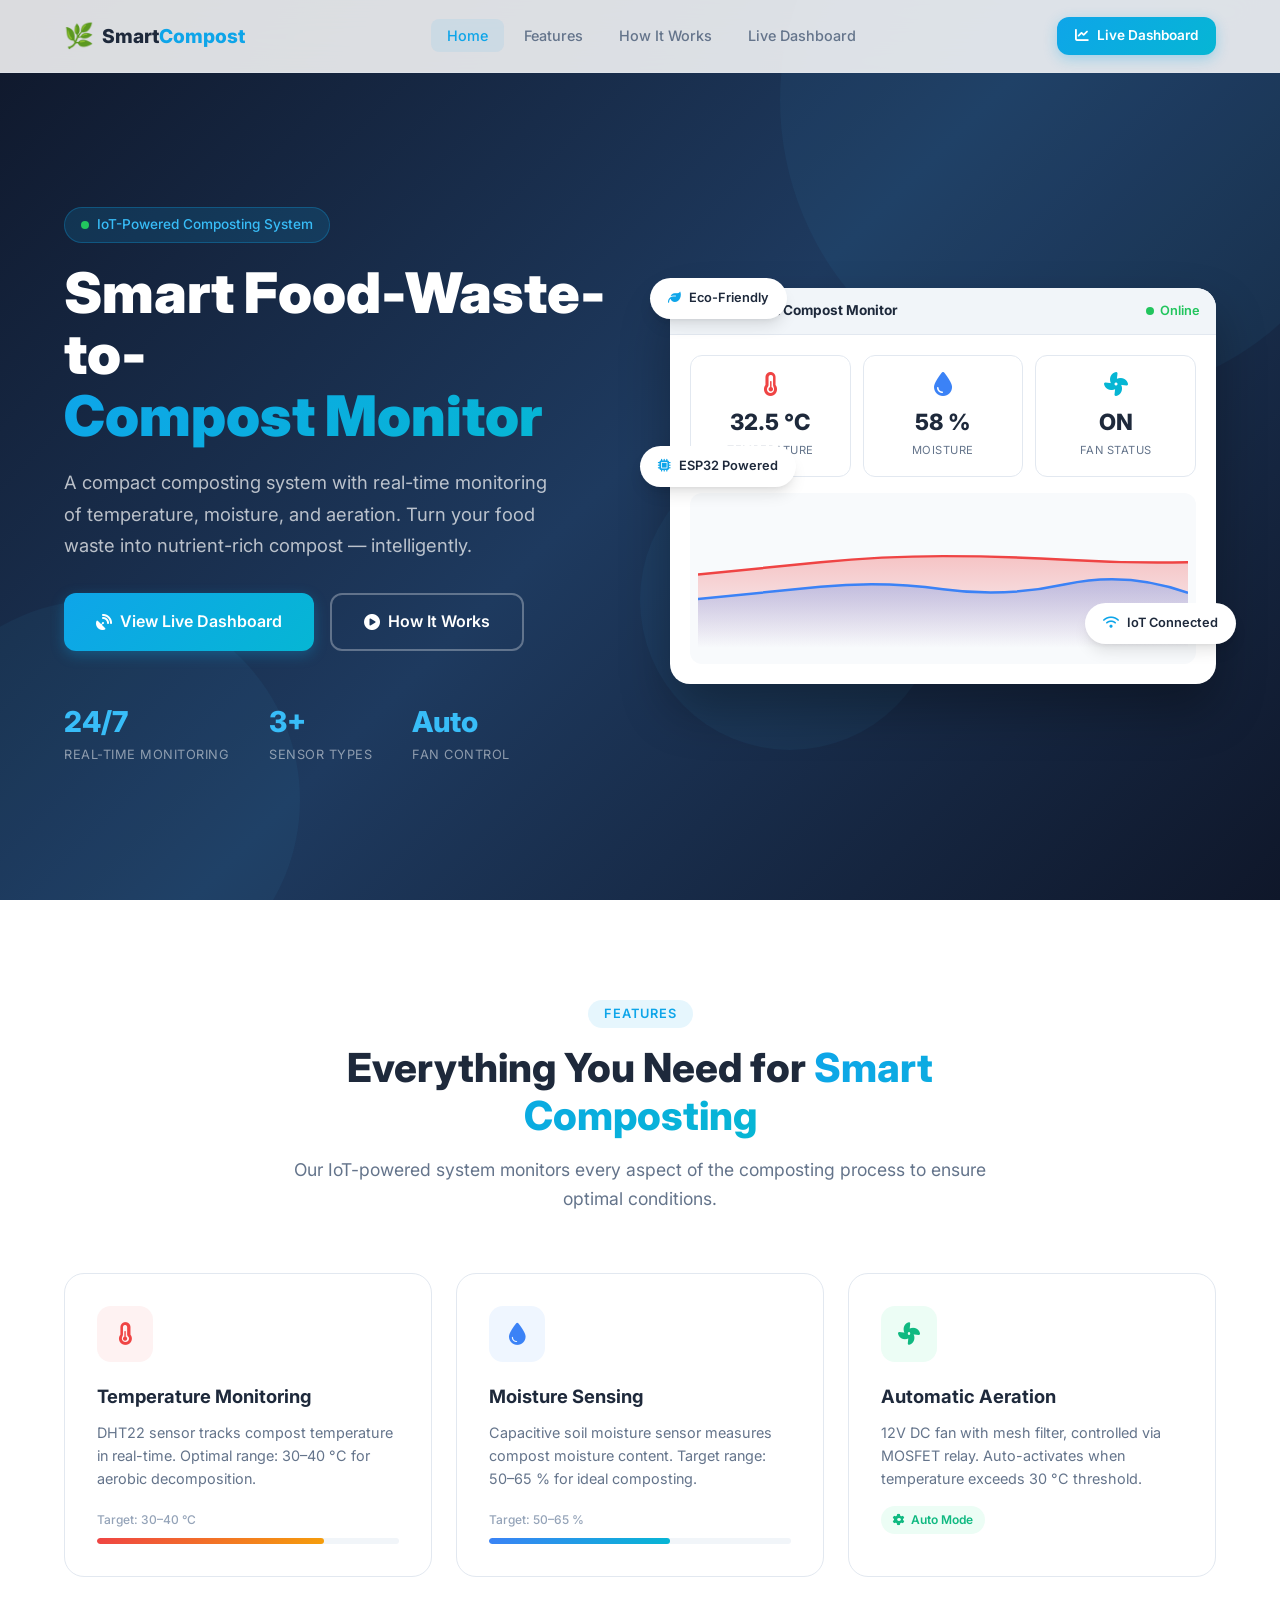
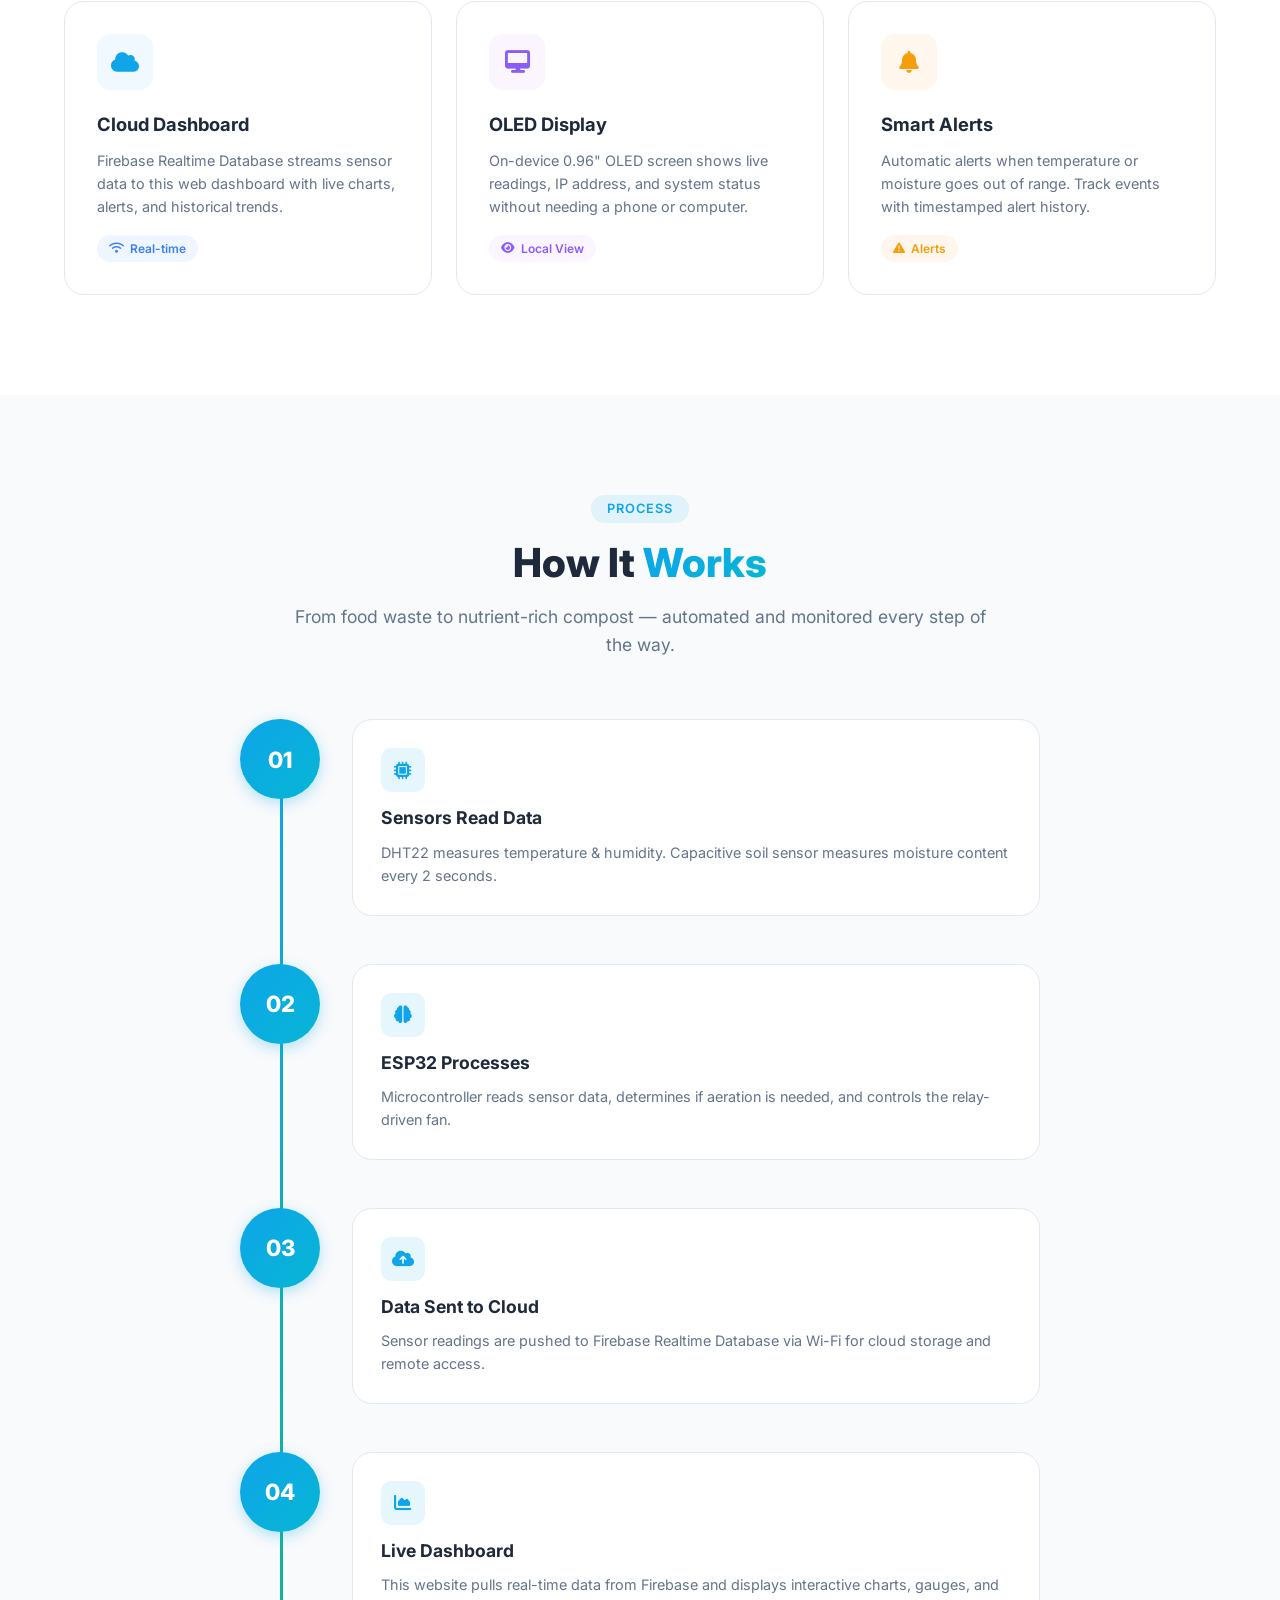
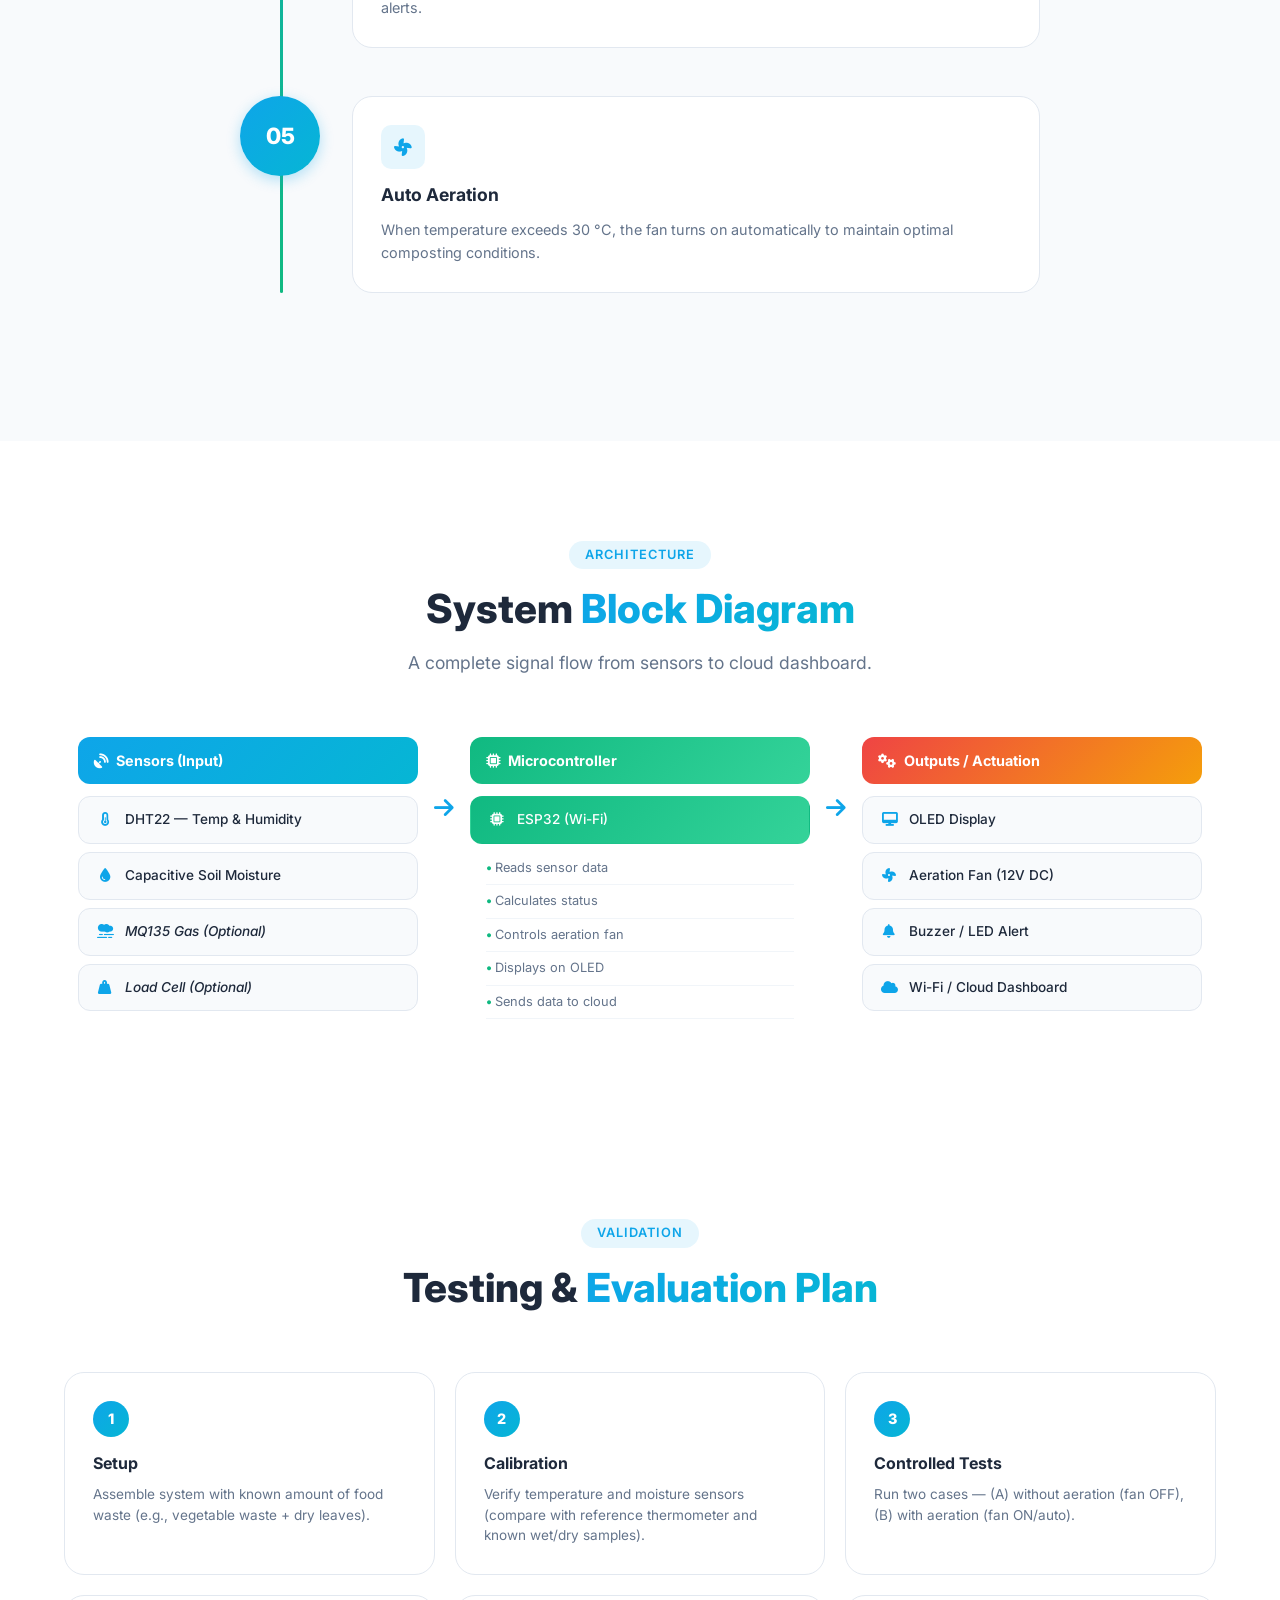
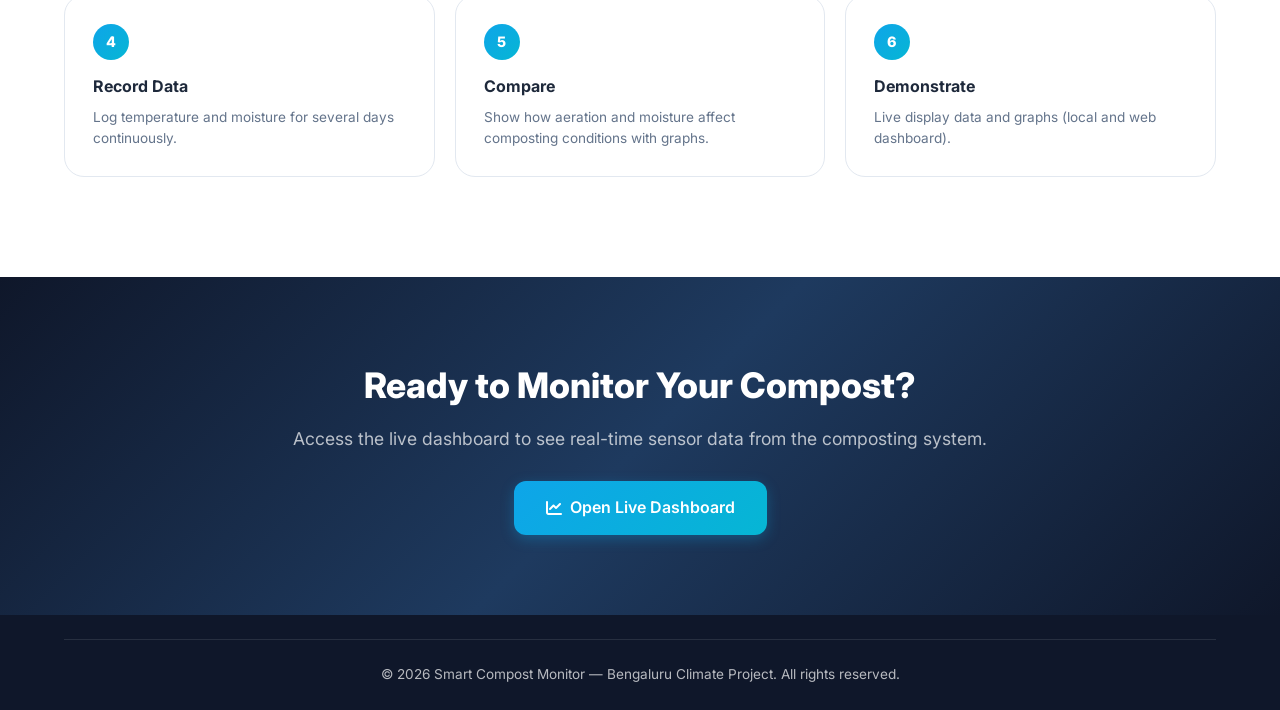
==== commit bc5b42d5: "Remove Components/Contact sections, match reference dashboard layout, fix .ino to use REST API" ====
--- a/index.html
+++ b/index.html
@@ -24,9 +24,7 @@
         <li><a href="#home" class="nav-link active">Home</a></li>
         <li><a href="#features" class="nav-link">Features</a></li>
         <li><a href="#how-it-works" class="nav-link">How It Works</a></li>
-        <li><a href="#components" class="nav-link">Components</a></li>
         <li><a href="dashboard.html" class="nav-link">Live Dashboard</a></li>
-        <li><a href="#contact" class="nav-link">Contact</a></li>
       </ul>
       <div class="nav-actions">
         <a href="dashboard.html" class="btn btn-primary btn-sm">
@@ -339,101 +337,6 @@
     </div>
   </section>
 
-  <!-- ============ COMPONENTS ============ -->
-  <section class="components" id="components">
-    <div class="container">
-      <div class="section-header">
-        <span class="section-badge">Hardware</span>
-        <h2 class="section-title">Components <span class="gradient-text">List</span></h2>
-        <p class="section-subtitle">Everything you need to build the Smart Compost Monitor.</p>
-      </div>
-      <div class="components-table-wrapper">
-        <table class="components-table">
-          <thead>
-            <tr>
-              <th>#</th>
-              <th>Component</th>
-              <th>Example / Model</th>
-              <th>Approx. Cost (INR)</th>
-              <th>Usage / Function</th>
-            </tr>
-          </thead>
-          <tbody>
-            <tr>
-              <td>1</td>
-              <td><i class="fas fa-microchip"></i> ESP32 Dev Board</td>
-              <td>ESP32 DevKit V1</td>
-              <td>₹300 – 600</td>
-              <td>Reads sensors, controls fan, sends data to cloud</td>
-            </tr>
-            <tr>
-              <td>2</td>
-              <td><i class="fas fa-thermometer-half"></i> Temp & Humidity Sensor</td>
-              <td>DHT22</td>
-              <td>₹300 – 800</td>
-              <td>Measures internal temperature and humidity</td>
-            </tr>
-            <tr>
-              <td>3</td>
-              <td><i class="fas fa-tint"></i> Soil Moisture Sensor</td>
-              <td>Capacitive v1.2</td>
-              <td>₹300 – 600</td>
-              <td>Measures moisture content (soil/compost)</td>
-            </tr>
-            <tr>
-              <td>4</td>
-              <td><i class="fas fa-fan"></i> 12V DC Fan</td>
-              <td>PC cooling fan + filter</td>
-              <td>₹300 – 500</td>
-              <td>Provides aeration to maintain oxygen</td>
-            </tr>
-            <tr>
-              <td>5</td>
-              <td><i class="fas fa-toggle-on"></i> MOSFET / Relay Module</td>
-              <td>IRF540N / Relay Board</td>
-              <td>₹100 – 300</td>
-              <td>Controls fan from ESP32</td>
-            </tr>
-            <tr>
-              <td>6</td>
-              <td><i class="fas fa-tv"></i> OLED Display</td>
-              <td>0.96" SSD1306</td>
-              <td>₹150 – 400</td>
-              <td>Local display of readings and status</td>
-            </tr>
-            <tr>
-              <td>7</td>
-              <td><i class="fas fa-plug"></i> Power Supply</td>
-              <td>5V + 12V adapter</td>
-              <td>₹300 – 800</td>
-              <td>Power for electronics and fan</td>
-            </tr>
-            <tr>
-              <td>8</td>
-              <td><i class="fas fa-box"></i> Compost Vessel</td>
-              <td>20–30L plastic bin</td>
-              <td>₹400 – 1,000</td>
-              <td>Composting chamber (airtight lid)</td>
-            </tr>
-            <tr>
-              <td>9</td>
-              <td><i class="fas fa-filter"></i> Mesh / Charcoal Filter</td>
-              <td>Mesh + activated carbon</td>
-              <td>₹200 – 500</td>
-              <td>Reduces odour from exhaust</td>
-            </tr>
-          </tbody>
-          <tfoot>
-            <tr>
-              <td colspan="3"><strong>Estimated Total</strong></td>
-              <td colspan="2"><strong>₹2,350 – 5,500</strong></td>
-            </tr>
-          </tfoot>
-        </table>
-      </div>
-    </div>
-  </section>
-
   <!-- ============ TESTING PLAN ============ -->
   <section class="testing" id="testing">
     <div class="container">
@@ -490,46 +393,8 @@
   </section>
 
   <!-- ============ FOOTER ============ -->
-  <footer class="footer" id="contact">
-    <div class="container">
-      <div class="footer-grid">
-        <div class="footer-col">
-          <a href="index.html" class="footer-logo">
-            <span class="logo-icon">🌿</span>
-            <span class="logo-text">Smart<span class="logo-highlight">Compost</span></span>
-          </a>
-          <p>A compact IoT composting system with real-time monitoring of temperature, moisture, and aeration.</p>
-          <p class="footer-project">Bengaluru Climate Project</p>
-        </div>
-        <div class="footer-col">
-          <h4>Quick Links</h4>
-          <ul>
-            <li><a href="#home">Home</a></li>
-            <li><a href="#features">Features</a></li>
-            <li><a href="#how-it-works">How It Works</a></li>
-            <li><a href="#components">Components</a></li>
-            <li><a href="dashboard.html">Live Dashboard</a></li>
-          </ul>
-        </div>
-        <div class="footer-col">
-          <h4>Technology</h4>
-          <ul>
-            <li><a href="#">ESP32 Microcontroller</a></li>
-            <li><a href="#">DHT22 Sensor</a></li>
-            <li><a href="#">Firebase Realtime DB</a></li>
-            <li><a href="#">Chart.js Visualization</a></li>
-          </ul>
-        </div>
-        <div class="footer-col">
-          <h4>Project Info</h4>
-          <p>Smart Food-Waste-to-Compost Monitor</p>
-          <p>Proof of Concept — Process Monitoring</p>
-          <div class="footer-socials">
-            <a href="#" aria-label="GitHub"><i class="fab fa-github"></i></a>
-            <a href="#" aria-label="Email"><i class="fas fa-envelope"></i></a>
-          </div>
-        </div>
-      </div>
+  <footer class="footer footer-compact">
+    <div class="container">
       <div class="footer-bottom">
         <p>&copy; 2026 Smart Compost Monitor — Bengaluru Climate Project. All rights reserved.</p>
       </div>
@@ -539,3 +404,4 @@
   <script src="js/main.js"></script>
 </body>
 </html>
+
--- a/css/style.css
+++ b/css/style.css
@@ -953,3 +953,4 @@
   .hero-stats { flex-direction: column; gap: 16px; }
   .preview-cards { grid-template-columns: 1fr; }
 }
+
